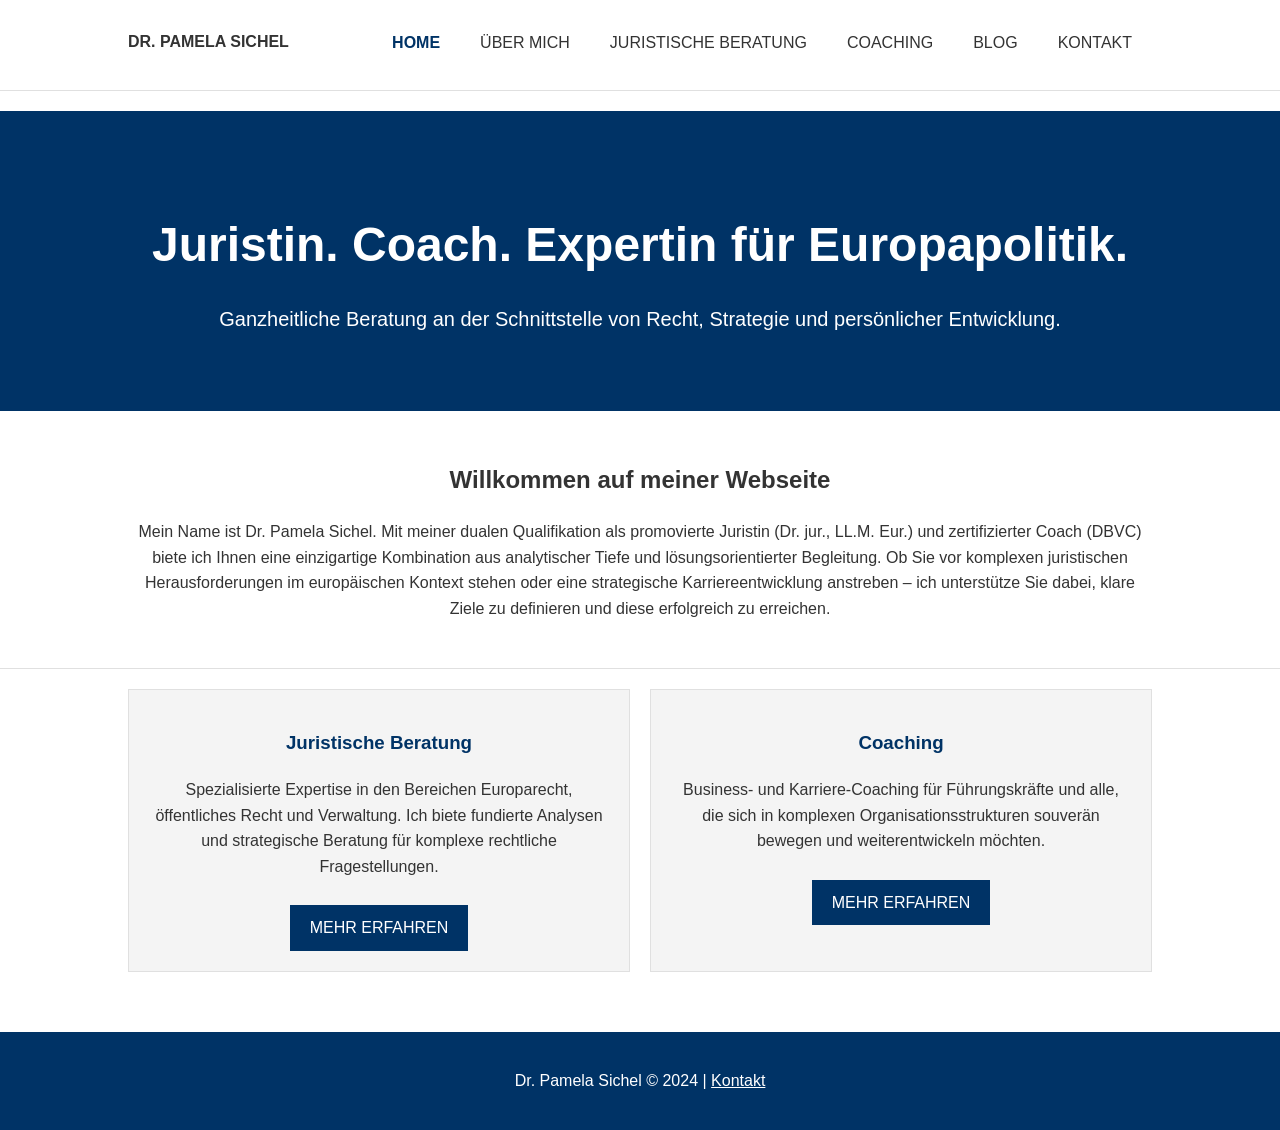
==== index.html @ 71697a95 "Erstellt eine vollständige statische Webseite mit HTML und CSS für Dr. Pamela Sichel, basierend auf " ====
<!DOCTYPE html>
<html lang="de">
<head>
    <meta charset="UTF-8">
    <meta name="viewport" content="width=device-width, initial-scale=1.0">
    <title>Dr. Pamela Sichel | Juristin & Coach</title>
    <link rel="stylesheet" href="style.css">
</head>
<body>
    <header>
        <div class="container">
            <div id="branding">
                <h1><a href="index.html">Dr. Pamela Sichel</a></h1>
            </div>
            <nav>
                <ul>
                    <li class="current"><a href="index.html">Home</a></li>
                    <li><a href="ueber-mich.html">Über mich</a></li>
                    <li><a href="juristische-beratung.html">Juristische Beratung</a></li>
                    <li><a href="coaching.html">Coaching</a></li>
                    <li><a href="blog.html">Blog</a></li>
                    <li><a href="kontakt.html">Kontakt</a></li>
                </ul>
            </nav>
        </div>
    </header>
    <main>
        <section id="hero">
            <div class="container">
                <h1>Juristin. Coach. Expertin für Europapolitik.</h1>
                <p>Ganzheitliche Beratung an der Schnittstelle von Recht, Strategie und persönlicher Entwicklung.</p>
            </div>
        </section>

        <section id="intro">
            <div class="container">
                <h2>Willkommen auf meiner Webseite</h2>
                <p>
                    Mein Name ist Dr. Pamela Sichel. Mit meiner dualen Qualifikation als promovierte Juristin (Dr. jur., LL.M. Eur.) und zertifizierter Coach (DBVC) biete ich Ihnen eine einzigartige Kombination aus analytischer Tiefe und lösungsorientierter Begleitung. Ob Sie vor komplexen juristischen Herausforderungen im europäischen Kontext stehen oder eine strategische Karriereentwicklung anstreben – ich unterstütze Sie dabei, klare Ziele zu definieren und diese erfolgreich zu erreichen.
                </p>
            </div>
        </section>

        <section id="services">
            <div class="container">
                <div class="box">
                    <h3>Juristische Beratung</h3>
                    <p>Spezialisierte Expertise in den Bereichen Europarecht, öffentliches Recht und Verwaltung. Ich biete fundierte Analysen und strategische Beratung für komplexe rechtliche Fragestellungen.</p>
                    <a href="juristische-beratung.html" class="button">Mehr erfahren</a>
                </div>
                <div class="box">
                    <h3>Coaching</h3>
                    <p>Business- und Karriere-Coaching für Führungskräfte und alle, die sich in komplexen Organisationsstrukturen souverän bewegen und weiterentwickeln möchten.</p>
                    <a href="coaching.html" class="button">Mehr erfahren</a>
                </div>
            </div>
        </section>
    </main>

    <footer>
        <p>Dr. Pamela Sichel &copy; 2024 | <a href="kontakt.html">Kontakt</a></p>
    </footer>
</body>
</html>
---- style.css ----
/* General Body Styles */
body {
    font-family: 'Segoe UI', Tahoma, Geneva, Verdana, sans-serif;
    line-height: 1.6;
    margin: 0;
    padding: 0;
    background: #ffffff;
    color: #333;
}

.container {
    width: 80%;
    margin: auto;
    overflow: hidden;
}

ul {
    margin: 0;
    padding: 0;
}

/* Header */
header {
    background: #ffffff;
    color: #333;
    padding-top: 20px;
    min-height: 70px;
    border-bottom: 1px solid #e0e0e0;
}

header a {
    color: #333;
    text-decoration: none;
    text-transform: uppercase;
    font-size: 16px;
}

header li {
    float: left;
    display: inline;
    padding: 0 20px 0 20px;
}

header #branding {
    float: left;
}

header #branding h1 {
    margin: 0;
    font-size: 24px;
}

header nav {
    float: right;
    margin-top: 10px;
}

header .current a {
    color: #003366;
    font-weight: bold;
}

header a:hover {
    color: #003366;
    font-weight: bold;
}


/* Main Content */
main {
    padding: 20px 0;
}

.page-title {
    color: #003366;
    border-bottom: 2px solid #003366;
    padding-bottom: 10px;
    margin-bottom: 20px;
}

/* Hero Section */
#hero {
    min-height: 300px;
    background: #003366;
    color: #ffffff;
    text-align: center;
    display: flex;
    align-items: center;
    justify-content: center;
}

#hero h1 {
    font-size: 48px;
    margin-bottom: 10px;
}

#hero p {
    font-size: 20px;
}

/* Intro Section */
#intro {
    padding: 30px 0;
    text-align: center;
    border-bottom: 1px solid #e0e0e0;
}

/* Services Section */
#services {
    padding: 20px 0;
    overflow: hidden; /* Clear floats */
}

#services .container {
    display: flex;
    justify-content: space-between;
    gap: 20px;
}

#services .box {
    flex: 1;
    background: #f4f4f4;
    padding: 20px;
    border: 1px solid #e0e0e0;
    text-align: center;
}

#services .box h3 {
    color: #003366;
}

/* Button */
.button {
    display: inline-block;
    background: #003366;
    color: #ffffff;
    padding: 10px 20px;
    text-decoration: none;
    border: none;
    margin-top: 10px;
    text-transform: uppercase;
}

.button:hover {
    background: #004080;
    color: #ffffff;
}


/* Footer */
footer {
    padding: 20px;
    margin-top: 20px;
    color: #ffffff;
    background-color: #003366;
    text-align: center;
}

footer a {
    color: #ffffff;
}

/* About Page Layout */
.about-content {
    overflow: hidden; /* Clear floats */
    display: flex;
    gap: 30px;
}

.main-col {
    flex: 3; /* Takes 3/4 of the space */
}

.sidebar {
    flex: 1; /* Takes 1/4 of the space */
    background: #f4f4f4;
    padding: 20px;
}

.sidebar .profile-image img {
    width: 100%;
    height: auto;
}

.sidebar ul {
    list-style: none;
    padding-left: 0;
}

.sidebar li {
    padding-bottom: 10px;
    border-bottom: 1px dotted #ccc;
    margin-bottom: 10px;
}


/* Service List (used on subpages) */
.service-item {
    background: #ffffff;
    border-bottom: 2px solid #f0f0f0;
    padding: 20px;
    margin-bottom: 20px;
}

.service-item h3 {
    color: #003366;
    margin-top: 0;
}


/* Blog Post Layout */
.blog-post {
    border-bottom: 1px solid #e0e0e0;
    padding-bottom: 20px;
    margin-bottom: 20px;
}

.blog-post h3 {
    color: #003366;
    margin-bottom: 5px;
}

.blog-post .post-meta {
    font-size: 14px;
    color: #666;
    margin-bottom: 10px;
}

.blog-post a {
    text-decoration: none;
    color: #003366;
    font-weight: bold;
}


/* Contact Page */
.contact-content {
    display: flex;
    gap: 30px;
}

.contact-info {
    flex: 1;
}

.contact-info ul {
    list-style: none;
}

.contact-info li {
    margin-bottom: 20px;
}

.contact-form {
    flex: 2;
}

.form-group {
    margin-bottom: 15px;
}

.form-group label {
    display: block;
    margin-bottom: 5px;
}

.form-group input,
.form-group textarea {
    width: 100%;
    padding: 10px;
    border: 1px solid #ddd;
    border-radius: 5px;
}


/* Media Queries for basic responsiveness */
@media(max-width: 768px){
    .contact-content,
    .about-content {
        flex-direction: column;
    }

    header #branding,
    header nav,
    header nav li {
        float: none;
        text-align: center;
        width: 100%;
    }

    header {
        padding-bottom: 20px;
    }

    #hero h1 {
        font-size: 36px;
    }

    #services .container {
        flex-direction: column;
    }

    .container {
        width: 95%;
    }
}
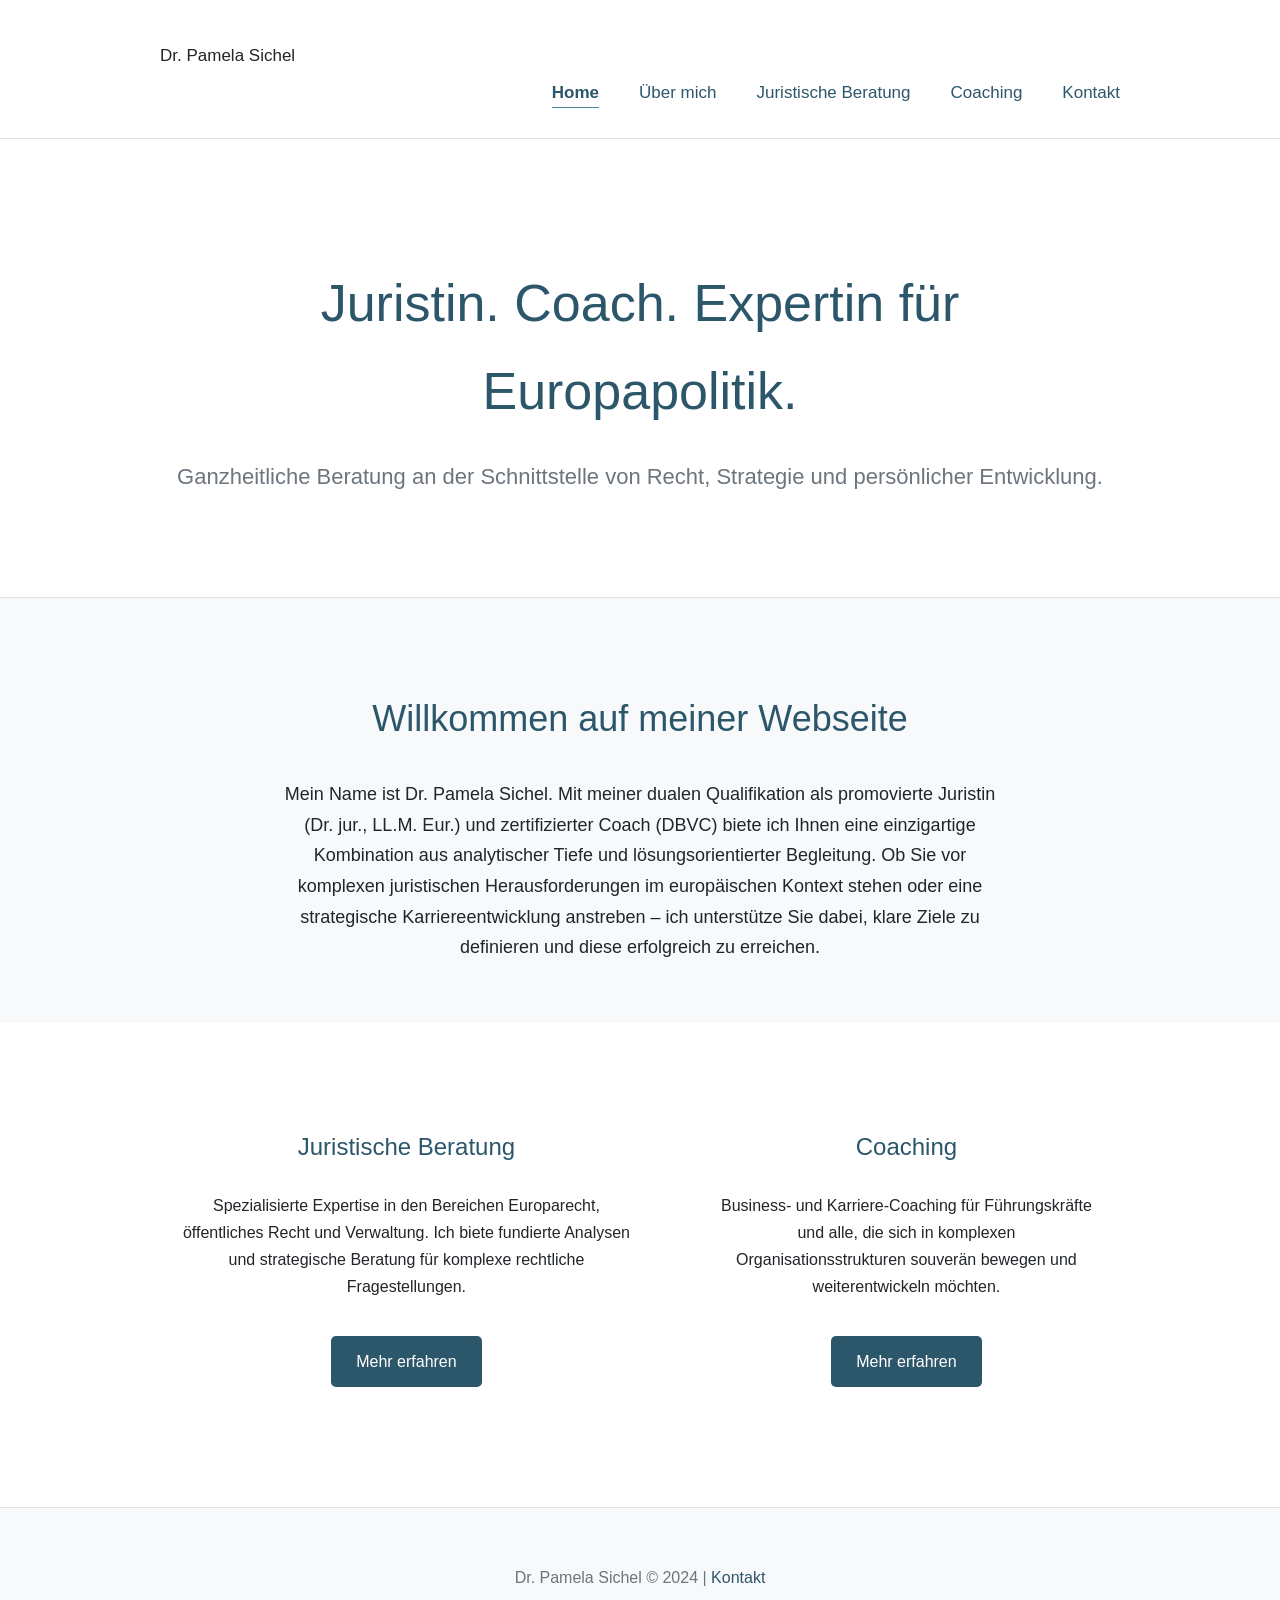
==== commit 5d567bf4: "Aktualisiert die Webseite basierend auf User-Feedback. Diese Änderungen umfassen: - Eine komplette Ü" ====
--- a/index.html
+++ b/index.html
@@ -18,7 +18,6 @@
                     <li><a href="ueber-mich.html">Über mich</a></li>
                     <li><a href="juristische-beratung.html">Juristische Beratung</a></li>
                     <li><a href="coaching.html">Coaching</a></li>
-                    <li><a href="blog.html">Blog</a></li>
                     <li><a href="kontakt.html">Kontakt</a></li>
                 </ul>
             </nav>
--- a/style.css
+++ b/style.css
@@ -1,306 +1,274 @@
-/* General Body Styles */
+/* --- Elegant & Modern Redesign --- */
+
+/* 1. General & Typography */
 body {
-    font-family: 'Segoe UI', Tahoma, Geneva, Verdana, sans-serif;
-    line-height: 1.6;
+    font-family: -apple-system, BlinkMacSystemFont, "Segoe UI", Roboto, "Helvetica Neue", Arial, sans-serif;
+    line-height: 1.7;
     margin: 0;
     padding: 0;
-    background: #ffffff;
-    color: #333;
+    background: #F8F9FA; /* Light grey background */
+    color: #212529; /* Dark grey text */
 }
 
 .container {
-    width: 80%;
+    max-width: 960px; /* Constrain width for better readability */
+    width: 90%;
     margin: auto;
     overflow: hidden;
+}
+
+h1, h2, h3 {
+    font-weight: 400; /* Lighter font weight */
+    color: #2C576A; /* Muted dark teal */
+}
+
+a {
+    color: #2C576A;
+    text-decoration: none;
+}
+
+a:hover {
+    color: #4E8098; /* Lighter teal for hover */
 }
 
 ul {
     margin: 0;
     padding: 0;
-}
-
-/* Header */
+    list-style: none;
+}
+
+/* 2. Header & Navigation */
 header {
     background: #ffffff;
-    color: #333;
-    padding-top: 20px;
-    min-height: 70px;
-    border-bottom: 1px solid #e0e0e0;
-}
-
-header a {
-    color: #333;
-    text-decoration: none;
-    text-transform: uppercase;
-    font-size: 16px;
+    padding: 30px 0;
+    border-bottom: 1px solid #dee2e6;
+    min-height: auto;
+}
+
+header #branding h1 {
+    margin: 0;
+    font-size: 26px;
+    font-weight: 500;
+}
+
+header #branding h1 a {
+    color: #212529;
+}
+
+header nav {
+    float: right;
+    margin-top: 5px;
 }
 
 header li {
     float: left;
     display: inline;
-    padding: 0 20px 0 20px;
-}
-
-header #branding {
-    float: left;
-}
-
-header #branding h1 {
-    margin: 0;
-    font-size: 24px;
-}
-
-header nav {
-    float: right;
-    margin-top: 10px;
+    padding: 0 0 0 40px;
+}
+
+header a {
+    text-transform: none;
+    font-size: 17px;
 }
 
 header .current a {
-    color: #003366;
-    font-weight: bold;
-}
-
-header a:hover {
-    color: #003366;
-    font-weight: bold;
-}
-
-
-/* Main Content */
-main {
-    padding: 20px 0;
-}
-
-.page-title {
-    color: #003366;
-    border-bottom: 2px solid #003366;
-    padding-bottom: 10px;
-    margin-bottom: 20px;
-}
-
-/* Hero Section */
+    color: #2C576A;
+    font-weight: 600;
+    border-bottom: 2px solid #4E8098;
+    padding-bottom: 5px;
+}
+
+/* 3. Homepage Sections */
 #hero {
-    min-height: 300px;
-    background: #003366;
-    color: #ffffff;
-    text-align: center;
-    display: flex;
-    align-items: center;
-    justify-content: center;
+    background: #ffffff;
+    text-align: center;
+    padding: 80px 0;
+    border-bottom: 1px solid #dee2e6;
 }
 
 #hero h1 {
-    font-size: 48px;
-    margin-bottom: 10px;
+    font-size: 52px;
+    font-weight: 300;
+    margin: 0 0 20px 0;
 }
 
 #hero p {
-    font-size: 20px;
-}
-
-/* Intro Section */
+    font-size: 22px;
+    color: #6c757d; /* Muted grey for subtitle */
+}
+
 #intro {
-    padding: 30px 0;
-    text-align: center;
-    border-bottom: 1px solid #e0e0e0;
-}
-
-/* Services Section */
+    padding: 60px 0;
+    text-align: center;
+    background: #F8F9FA;
+}
+
+#intro h2 {
+    font-size: 36px;
+}
+
+#intro p {
+    max-width: 720px;
+    margin: 20px auto 0 auto;
+    font-size: 18px;
+}
+
 #services {
-    padding: 20px 0;
-    overflow: hidden; /* Clear floats */
+    padding: 60px 0;
+    background: #ffffff;
 }
 
 #services .container {
     display: flex;
     justify-content: space-between;
-    gap: 20px;
+    gap: 40px;
 }
 
 #services .box {
+    text-align: center;
+    padding: 20px;
+    transition: transform 0.3s ease, box-shadow 0.3s ease;
+}
+
+#services .box:hover {
+    transform: translateY(-5px);
+    box-shadow: 0 10px 20px rgba(0,0,0,0.05);
+}
+
+#services .box h3 {
+    font-size: 24px;
+}
+
+/* 4. Subpage Content */
+main {
+    background: #ffffff;
+    padding: 40px 0;
+}
+
+.page-title {
+    font-size: 42px;
+    font-weight: 300;
+    text-align: center;
+    margin-bottom: 40px;
+    padding-bottom: 20px;
+    border-bottom: 1px solid #dee2e6;
+}
+
+.about-content {
+    display: flex;
+    gap: 40px;
+    align-items: flex-start;
+}
+
+.main-col {
+    flex: 2;
+}
+
+.sidebar {
     flex: 1;
-    background: #f4f4f4;
-    padding: 20px;
-    border: 1px solid #e0e0e0;
-    text-align: center;
-}
-
-#services .box h3 {
-    color: #003366;
-}
-
-/* Button */
+    background: #F8F9FA;
+    padding: 30px;
+    border-radius: 5px;
+}
+
+.sidebar .profile-image img {
+    width: 100%;
+    border-radius: 5px;
+}
+
+.sidebar h3 {
+    margin-top: 20px;
+    border-top: 1px solid #dee2e6;
+    padding-top: 20px;
+}
+
+.service-item, .blog-post {
+    border-bottom: 1px solid #dee2e6;
+    padding: 30px 0;
+}
+.service-item:last-child, .blog-post:last-child {
+    border-bottom: none;
+}
+
+/* 5. Forms & Buttons */
 .button {
     display: inline-block;
-    background: #003366;
+    background: #2C576A;
     color: #ffffff;
-    padding: 10px 20px;
+    padding: 12px 25px;
     text-decoration: none;
     border: none;
-    margin-top: 10px;
-    text-transform: uppercase;
+    margin-top: 20px;
+    border-radius: 5px;
+    transition: background-color 0.3s ease;
 }
 
 .button:hover {
-    background: #004080;
+    background: #4E8098;
     color: #ffffff;
 }
 
-
-/* Footer */
+.contact-content-centered {
+    max-width: 680px;
+    margin: 0 auto;
+    text-align: center;
+    padding: 40px 0;
+}
+
+.contact-content-centered h3 {
+    font-size: 28px;
+}
+
+.contact-details {
+    list-style: none;
+    padding: 0;
+    margin-top: 30px;
+    font-size: 18px;
+}
+
+.contact-details li {
+    margin-bottom: 15px;
+}
+
+/* 6. Footer */
 footer {
-    padding: 20px;
-    margin-top: 20px;
-    color: #ffffff;
-    background-color: #003366;
-    text-align: center;
+    padding: 40px 0;
+    margin-top: 0;
+    color: #6c757d;
+    background-color: #F8F9FA;
+    text-align: center;
+    border-top: 1px solid #dee2e6;
 }
 
 footer a {
-    color: #ffffff;
-}
-
-/* About Page Layout */
-.about-content {
-    overflow: hidden; /* Clear floats */
-    display: flex;
-    gap: 30px;
-}
-
-.main-col {
-    flex: 3; /* Takes 3/4 of the space */
-}
-
-.sidebar {
-    flex: 1; /* Takes 1/4 of the space */
-    background: #f4f4f4;
-    padding: 20px;
-}
-
-.sidebar .profile-image img {
-    width: 100%;
-    height: auto;
-}
-
-.sidebar ul {
-    list-style: none;
-    padding-left: 0;
-}
-
-.sidebar li {
-    padding-bottom: 10px;
-    border-bottom: 1px dotted #ccc;
-    margin-bottom: 10px;
-}
-
-
-/* Service List (used on subpages) */
-.service-item {
-    background: #ffffff;
-    border-bottom: 2px solid #f0f0f0;
-    padding: 20px;
-    margin-bottom: 20px;
-}
-
-.service-item h3 {
-    color: #003366;
-    margin-top: 0;
-}
-
-
-/* Blog Post Layout */
-.blog-post {
-    border-bottom: 1px solid #e0e0e0;
-    padding-bottom: 20px;
-    margin-bottom: 20px;
-}
-
-.blog-post h3 {
-    color: #003366;
-    margin-bottom: 5px;
-}
-
-.blog-post .post-meta {
-    font-size: 14px;
-    color: #666;
-    margin-bottom: 10px;
-}
-
-.blog-post a {
-    text-decoration: none;
-    color: #003366;
-    font-weight: bold;
-}
-
-
-/* Contact Page */
-.contact-content {
-    display: flex;
-    gap: 30px;
-}
-
-.contact-info {
-    flex: 1;
-}
-
-.contact-info ul {
-    list-style: none;
-}
-
-.contact-info li {
-    margin-bottom: 20px;
-}
-
-.contact-form {
-    flex: 2;
-}
-
-.form-group {
-    margin-bottom: 15px;
-}
-
-.form-group label {
-    display: block;
-    margin-bottom: 5px;
-}
-
-.form-group input,
-.form-group textarea {
-    width: 100%;
-    padding: 10px;
-    border: 1px solid #ddd;
-    border-radius: 5px;
-}
-
-
-/* Media Queries for basic responsiveness */
+    color: #2C576A;
+    font-weight: 500;
+}
+
+/* 7. Media Queries */
 @media(max-width: 768px){
-    .contact-content,
-    .about-content {
-        flex-direction: column;
-    }
-
+    header {
+        text-align: center;
+    }
     header #branding,
     header nav,
     header nav li {
         float: none;
         text-align: center;
         width: 100%;
-    }
-
-    header {
-        padding-bottom: 20px;
-    }
-
-    #hero h1 {
-        font-size: 36px;
-    }
-
-    #services .container {
+        padding: 10px 0;
+    }
+    header #branding {
+        margin-bottom: 20px;
+    }
+
+    #hero h1 { font-size: 38px; }
+    #hero p { font-size: 18px; }
+    #intro h2 { font-size: 28px; }
+
+    #services .container,
+    .about-content,
+    .contact-content {
         flex-direction: column;
     }
-
-    .container {
-        width: 95%;
-    }
-}
+}
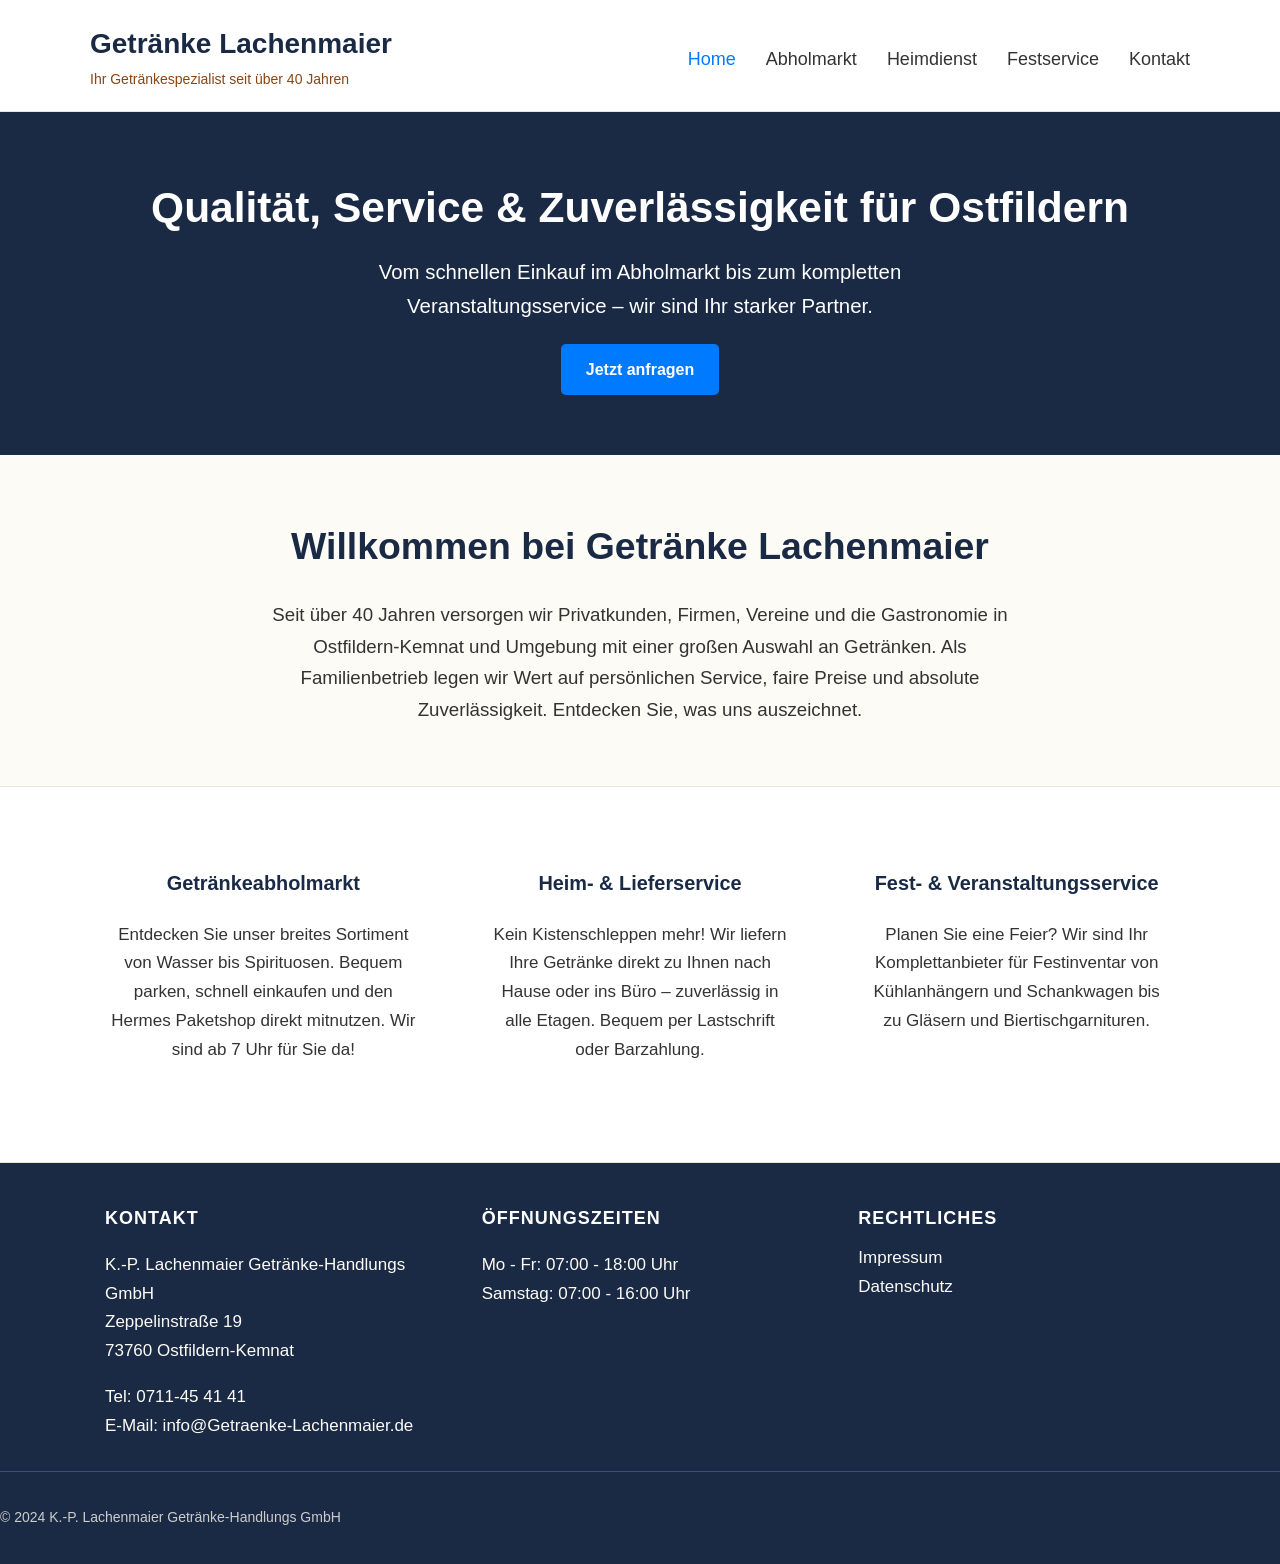
==== commit f315fcba: "feat: Create new website for Getränke Lachenmaier This change builds a new, modern, and mobile-first" ====
--- a/index.html
+++ b/index.html
@@ -3,61 +3,100 @@
 <head>
     <meta charset="UTF-8">
     <meta name="viewport" content="width=device-width, initial-scale=1.0">
-    <title>Dr. Pamela Sichel | Juristin & Coach</title>
+    <title>Getränke Lachenmaier - Ihr Getränkespezialist in Ostfildern</title>
+    <meta name="description" content="Getränke Lachenmaier in Ostfildern-Kemnat: Ihr zuverlässiger Partner für Getränke, Heimdienst, Festservice und Hermes Paketshop. Seit über 40 Jahren Qualität und Service.">
+    <meta name="keywords" content="Getränkemarkt Ostfildern, Getränke Lieferservice Stuttgart, Heimdienst Ostfildern, Festservice, Veranstaltungsservice, Hermes Paketshop Kemnat">
     <link rel="stylesheet" href="style.css">
 </head>
 <body>
-    <header>
+
+    <header class="header">
         <div class="container">
-            <div id="branding">
-                <h1><a href="index.html">Dr. Pamela Sichel</a></h1>
+            <div class="logo">
+                <a href="index.html">Getränke Lachenmaier</a>
+                <span class="tagline">Ihr Getränkespezialist seit über 40 Jahren</span>
             </div>
-            <nav>
+            <nav class="nav">
                 <ul>
-                    <li class="current"><a href="index.html">Home</a></li>
-                    <li><a href="ueber-mich.html">Über mich</a></li>
-                    <li><a href="juristische-beratung.html">Juristische Beratung</a></li>
-                    <li><a href="coaching.html">Coaching</a></li>
+                    <li><a href="index.html" class="current">Home</a></li>
+                    <li><a href="abholmarkt.html">Abholmarkt</a></li>
+                    <li><a href="heimdienst.html">Heimdienst</a></li>
+                    <li><a href="festservice.html">Festservice</a></li>
                     <li><a href="kontakt.html">Kontakt</a></li>
                 </ul>
             </nav>
         </div>
     </header>
+
     <main>
         <section id="hero">
             <div class="container">
-                <h1>Juristin. Coach. Expertin für Europapolitik.</h1>
-                <p>Ganzheitliche Beratung an der Schnittstelle von Recht, Strategie und persönlicher Entwicklung.</p>
+                <h1>Qualität, Service &amp; Zuverlässigkeit für Ostfildern</h1>
+                <p>Vom schnellen Einkauf im Abholmarkt bis zum kompletten Veranstaltungsservice – wir sind Ihr starker Partner.</p>
+                <a href="kontakt.html" class="button">Jetzt anfragen</a>
             </div>
         </section>
 
         <section id="intro">
             <div class="container">
-                <h2>Willkommen auf meiner Webseite</h2>
+                <h2>Willkommen bei Getränke Lachenmaier</h2>
                 <p>
-                    Mein Name ist Dr. Pamela Sichel. Mit meiner dualen Qualifikation als promovierte Juristin (Dr. jur., LL.M. Eur.) und zertifizierter Coach (DBVC) biete ich Ihnen eine einzigartige Kombination aus analytischer Tiefe und lösungsorientierter Begleitung. Ob Sie vor komplexen juristischen Herausforderungen im europäischen Kontext stehen oder eine strategische Karriereentwicklung anstreben – ich unterstütze Sie dabei, klare Ziele zu definieren und diese erfolgreich zu erreichen.
+                    Seit über 40 Jahren versorgen wir Privatkunden, Firmen, Vereine und die Gastronomie in Ostfildern-Kemnat und Umgebung mit einer großen Auswahl an Getränken. Als Familienbetrieb legen wir Wert auf persönlichen Service, faire Preise und absolute Zuverlässigkeit. Entdecken Sie, was uns auszeichnet.
                 </p>
             </div>
         </section>
 
         <section id="services">
             <div class="container">
-                <div class="box">
-                    <h3>Juristische Beratung</h3>
-                    <p>Spezialisierte Expertise in den Bereichen Europarecht, öffentliches Recht und Verwaltung. Ich biete fundierte Analysen und strategische Beratung für komplexe rechtliche Fragestellungen.</p>
-                    <a href="juristische-beratung.html" class="button">Mehr erfahren</a>
+                <div class="service-box">
+                    <h3><a href="abholmarkt.html">Getränkeabholmarkt</a></h3>
+                    <p>Entdecken Sie unser breites Sortiment von Wasser bis Spirituosen. Bequem parken, schnell einkaufen und den Hermes Paketshop direkt mitnutzen. Wir sind ab 7 Uhr für Sie da!</p>
                 </div>
-                <div class="box">
-                    <h3>Coaching</h3>
-                    <p>Business- und Karriere-Coaching für Führungskräfte und alle, die sich in komplexen Organisationsstrukturen souverän bewegen und weiterentwickeln möchten.</p>
-                    <a href="coaching.html" class="button">Mehr erfahren</a>
+                <div class="service-box">
+                    <h3><a href="heimdienst.html">Heim- & Lieferservice</a></h3>
+                    <p>Kein Kistenschleppen mehr! Wir liefern Ihre Getränke direkt zu Ihnen nach Hause oder ins Büro – zuverlässig in alle Etagen. Bequem per Lastschrift oder Barzahlung.</p>
+                </div>
+                <div class="service-box">
+                    <h3><a href="festservice.html">Fest- & Veranstaltungsservice</a></h3>
+                    <p>Planen Sie eine Feier? Wir sind Ihr Komplettanbieter für Festinventar von Kühlanhängern und Schankwagen bis zu Gläsern und Biertischgarnituren.</p>
                 </div>
             </div>
         </section>
     </main>
 
-    <footer>
-        <p>Dr. Pamela Sichel &copy; 2024 | <a href="kontakt.html">Kontakt</a></p>
+    <footer class="footer">
+        <div class="container">
+            <div class="footer-col">
+                <h4>Kontakt</h4>
+                <p>
+                    K.-P. Lachenmaier Getränke-Handlungs GmbH<br>
+                    Zeppelinstraße 19<br>
+                    73760 Ostfildern-Kemnat
+                </p>
+                <p>
+                    Tel: 0711-45 41 41<br>
+                    E-Mail: info@Getraenke-Lachenmaier.de
+                </p>
+            </div>
+            <div class="footer-col">
+                <h4>Öffnungszeiten</h4>
+                <p>
+                    Mo - Fr: 07:00 - 18:00 Uhr<br>
+                    Samstag: 07:00 - 16:00 Uhr
+                </p>
+            </div>
+            <div class="footer-col">
+                <h4>Rechtliches</h4>
+                <ul>
+                    <li><a href="impressum.html">Impressum</a></li>
+                    <li><a href="datenschutz.html">Datenschutz</a></li>
+                </ul>
+            </div>
+        </div>
+        <div class="copyright">
+            <p>&copy; 2024 K.-P. Lachenmaier Getränke-Handlungs GmbH</p>
+        </div>
     </footer>
+
 </body>
 </html>
--- a/style.css
+++ b/style.css
@@ -1,34 +1,47 @@
-/* --- Elegant & Modern Redesign --- */
-
-/* 1. General & Typography */
+/* --- Lachenmaier Website CSS - Modern & Clean --- */
+
+/* 1. CSS Variables & Global Styles */
+:root {
+    --primary-dark: #1A2A45; /* Deep Navy for footer/header elements */
+    --primary-text: #333333; /* Dark Grey for body copy */
+    --accent-warm: #8B4513;   /* SaddleBrown as a "Mocha Mousse" for tradition */
+    --accent-action: #007BFF; /* A vibrant blue for buttons and links */
+    --background-light: #FDFBF5; /* Warm Cream Background */
+    --white: #ffffff;
+    --border-color: #e8e5db;
+}
+
 body {
-    font-family: -apple-system, BlinkMacSystemFont, "Segoe UI", Roboto, "Helvetica Neue", Arial, sans-serif;
+    font-family: -apple-system, BlinkMacSystemFont, "Segoe UI", Roboto, Helvetica, Arial, sans-serif, "Apple Color Emoji", "Segoe UI Emoji", "Segoe UI Symbol";
     line-height: 1.7;
     margin: 0;
     padding: 0;
-    background: #F8F9FA; /* Light grey background */
-    color: #212529; /* Dark grey text */
+    background: var(--background-light);
+    color: var(--primary-text);
+    font-size: 16px;
 }
 
 .container {
-    max-width: 960px; /* Constrain width for better readability */
+    max-width: 1100px;
     width: 90%;
     margin: auto;
     overflow: hidden;
 }
 
-h1, h2, h3 {
-    font-weight: 400; /* Lighter font weight */
-    color: #2C576A; /* Muted dark teal */
+h1, h2, h3, h4 {
+    font-weight: 700; /* Bold Typography */
+    color: var(--primary-dark);
+    margin-top: 0;
 }
 
 a {
-    color: #2C576A;
+    color: var(--accent-action);
     text-decoration: none;
+    transition: color 0.3s ease;
 }
 
 a:hover {
-    color: #4E8098; /* Lighter teal for hover */
+    color: var(--primary-dark);
 }
 
 ul {
@@ -38,237 +51,215 @@
 }
 
 /* 2. Header & Navigation */
-header {
-    background: #ffffff;
-    padding: 30px 0;
-    border-bottom: 1px solid #dee2e6;
-    min-height: auto;
-}
-
-header #branding h1 {
-    margin: 0;
-    font-size: 26px;
+.header {
+    background: var(--white);
+    padding: 20px 0;
+    border-bottom: 1px solid var(--border-color);
+    box-shadow: 0 2px 5px rgba(0,0,0,0.05);
+}
+
+.header .container {
+    display: flex;
+    flex-direction: column;
+    align-items: center;
+    text-align: center;
+}
+
+.logo a {
+    font-size: 28px;
+    font-weight: 700;
+    color: var(--primary-dark);
+}
+
+.logo .tagline {
+    font-size: 14px;
+    color: var(--accent-warm);
+    display: block;
+}
+
+.nav {
+    margin-top: 15px;
+}
+
+.nav ul {
+    display: flex;
+    flex-wrap: wrap;
+    justify-content: center;
+}
+
+.nav li {
+    padding: 5px 10px;
+}
+
+.nav a {
+    font-size: 18px;
+    color: var(--primary-text);
     font-weight: 500;
 }
 
-header #branding h1 a {
-    color: #212529;
-}
-
-header nav {
-    float: right;
-    margin-top: 5px;
-}
-
-header li {
-    float: left;
-    display: inline;
-    padding: 0 0 0 40px;
-}
-
-header a {
-    text-transform: none;
-    font-size: 17px;
-}
-
-header .current a {
-    color: #2C576A;
-    font-weight: 600;
-    border-bottom: 2px solid #4E8098;
-    padding-bottom: 5px;
-}
-
-/* 3. Homepage Sections */
-#hero {
-    background: #ffffff;
-    text-align: center;
-    padding: 80px 0;
-    border-bottom: 1px solid #dee2e6;
-}
-
-#hero h1 {
-    font-size: 52px;
-    font-weight: 300;
-    margin: 0 0 20px 0;
-}
-
-#hero p {
-    font-size: 22px;
-    color: #6c757d; /* Muted grey for subtitle */
-}
-
-#intro {
+.nav a.current, .nav a:hover {
+    color: var(--accent-action);
+}
+
+
+/* 3. Main Content Sections */
+main section {
     padding: 60px 0;
     text-align: center;
-    background: #F8F9FA;
-}
-
-#intro h2 {
-    font-size: 36px;
-}
-
-#intro p {
-    max-width: 720px;
-    margin: 20px auto 0 auto;
-    font-size: 18px;
-}
-
-#services {
-    padding: 60px 0;
-    background: #ffffff;
-}
-
-#services .container {
-    display: flex;
-    justify-content: space-between;
-    gap: 40px;
-}
-
-#services .box {
-    text-align: center;
-    padding: 20px;
-    transition: transform 0.3s ease, box-shadow 0.3s ease;
-}
-
-#services .box:hover {
-    transform: translateY(-5px);
-    box-shadow: 0 10px 20px rgba(0,0,0,0.05);
-}
-
-#services .box h3 {
-    font-size: 24px;
-}
-
-/* 4. Subpage Content */
-main {
-    background: #ffffff;
-    padding: 40px 0;
-}
-
-.page-title {
-    font-size: 42px;
-    font-weight: 300;
-    text-align: center;
-    margin-bottom: 40px;
-    padding-bottom: 20px;
-    border-bottom: 1px solid #dee2e6;
-}
-
-.about-content {
-    display: flex;
-    gap: 40px;
-    align-items: flex-start;
-}
-
-.main-col {
-    flex: 2;
-}
-
-.sidebar {
-    flex: 1;
-    background: #F8F9FA;
-    padding: 30px;
-    border-radius: 5px;
-}
-
-.sidebar .profile-image img {
-    width: 100%;
-    border-radius: 5px;
-}
-
-.sidebar h3 {
-    margin-top: 20px;
-    border-top: 1px solid #dee2e6;
-    padding-top: 20px;
-}
-
-.service-item, .blog-post {
-    border-bottom: 1px solid #dee2e6;
-    padding: 30px 0;
-}
-.service-item:last-child, .blog-post:last-child {
-    border-bottom: none;
-}
-
-/* 5. Forms & Buttons */
+}
+
+#hero {
+    background: var(--primary-dark);
+    color: var(--white);
+}
+
+#hero h1 {
+    font-size: 2.5em;
+    color: var(--white);
+    margin-bottom: 10px;
+}
+
+#hero p {
+    font-size: 1.2em;
+    max-width: 600px;
+    margin: 0 auto 20px auto;
+}
+
 .button {
     display: inline-block;
-    background: #2C576A;
-    color: #ffffff;
+    background: var(--accent-action);
+    color: var(--white);
     padding: 12px 25px;
-    text-decoration: none;
-    border: none;
+    border-radius: 5px;
+    font-size: 16px;
+    font-weight: 700;
+    transition: background-color 0.3s ease, transform 0.2s ease;
+}
+
+.button:hover {
+    background: #0056b3; /* Darker blue */
+    color: var(--white);
+    transform: translateY(-2px);
+}
+
+#intro {
+    background: var(--background-light);
+}
+
+#intro h2 {
+    font-size: 2.2em;
+    margin-bottom: 20px;
+}
+
+#intro p {
+    max-width: 750px;
+    margin: 0 auto;
+    font-size: 1.1em;
+}
+
+#services {
+    background: var(--white);
+    border-top: 1px solid var(--border-color);
+    border-bottom: 1px solid var(--border-color);
+}
+
+.service-box {
     margin-top: 20px;
-    border-radius: 5px;
-    transition: background-color 0.3s ease;
-}
-
-.button:hover {
-    background: #4E8098;
-    color: #ffffff;
-}
-
-.contact-content-centered {
-    max-width: 680px;
-    margin: 0 auto;
+    padding: 20px;
+}
+
+.service-box h3 a {
+    color: var(--primary-dark);
+}
+
+/* 4. Footer */
+.footer {
+    background: var(--primary-dark);
+    color: var(--background-light);
+    padding: 40px 0 20px 0;
     text-align: center;
-    padding: 40px 0;
-}
-
-.contact-content-centered h3 {
-    font-size: 28px;
-}
-
-.contact-details {
-    list-style: none;
-    padding: 0;
+}
+
+.footer .container {
+    display: flex;
+    flex-direction: column;
+    gap: 30px;
+}
+
+.footer-col h4 {
+    color: var(--white);
+    font-size: 18px;
+    margin-bottom: 10px;
+    text-transform: uppercase;
+    letter-spacing: 1px;
+}
+
+.footer-col p, .footer-col ul {
+    margin-bottom: 0;
+}
+
+.footer-col a {
+    color: var(--background-light);
+}
+
+.footer-col a:hover {
+    color: var(--accent-action);
+}
+
+.copyright {
     margin-top: 30px;
-    font-size: 18px;
-}
-
-.contact-details li {
-    margin-bottom: 15px;
-}
-
-/* 6. Footer */
-footer {
-    padding: 40px 0;
-    margin-top: 0;
-    color: #6c757d;
-    background-color: #F8F9FA;
-    text-align: center;
-    border-top: 1px solid #dee2e6;
-}
-
-footer a {
-    color: #2C576A;
-    font-weight: 500;
-}
-
-/* 7. Media Queries */
-@media(max-width: 768px){
-    header {
-        text-align: center;
-    }
-    header #branding,
-    header nav,
-    header nav li {
-        float: none;
-        text-align: center;
-        width: 100%;
-        padding: 10px 0;
-    }
-    header #branding {
-        margin-bottom: 20px;
-    }
-
-    #hero h1 { font-size: 38px; }
-    #hero p { font-size: 18px; }
-    #intro h2 { font-size: 28px; }
-
-    #services .container,
-    .about-content,
-    .contact-content {
-        flex-direction: column;
-    }
-}
+    padding-top: 20px;
+    border-top: 1px solid #3c506e; /* Slightly lighter border */
+    font-size: 14px;
+    color: #ccc;
+}
+
+
+/* 5. Media Queries for Responsiveness */
+@media(min-width: 768px) {
+    body {
+        font-size: 17px;
+    }
+
+    /* Header */
+    .header .container {
+        flex-direction: row;
+        justify-content: space-between;
+        text-align: left;
+    }
+
+    .nav {
+        margin-top: 8px; /* Align with logo text */
+    }
+
+    .nav li {
+        padding: 0 0 0 30px;
+    }
+
+    /* Services Layout */
+    #services .container {
+        display: flex;
+        justify-content: space-between;
+        gap: 30px;
+    }
+
+    .service-box {
+        flex: 1;
+        margin-top: 0;
+    }
+
+    /* Footer Layout */
+    .footer {
+        text-align: left;
+    }
+
+    .footer .container {
+        flex-direction: row;
+        justify-content: space-between;
+    }
+
+    .footer-col {
+        flex: 1;
+        padding: 0 15px;
+    }
+}
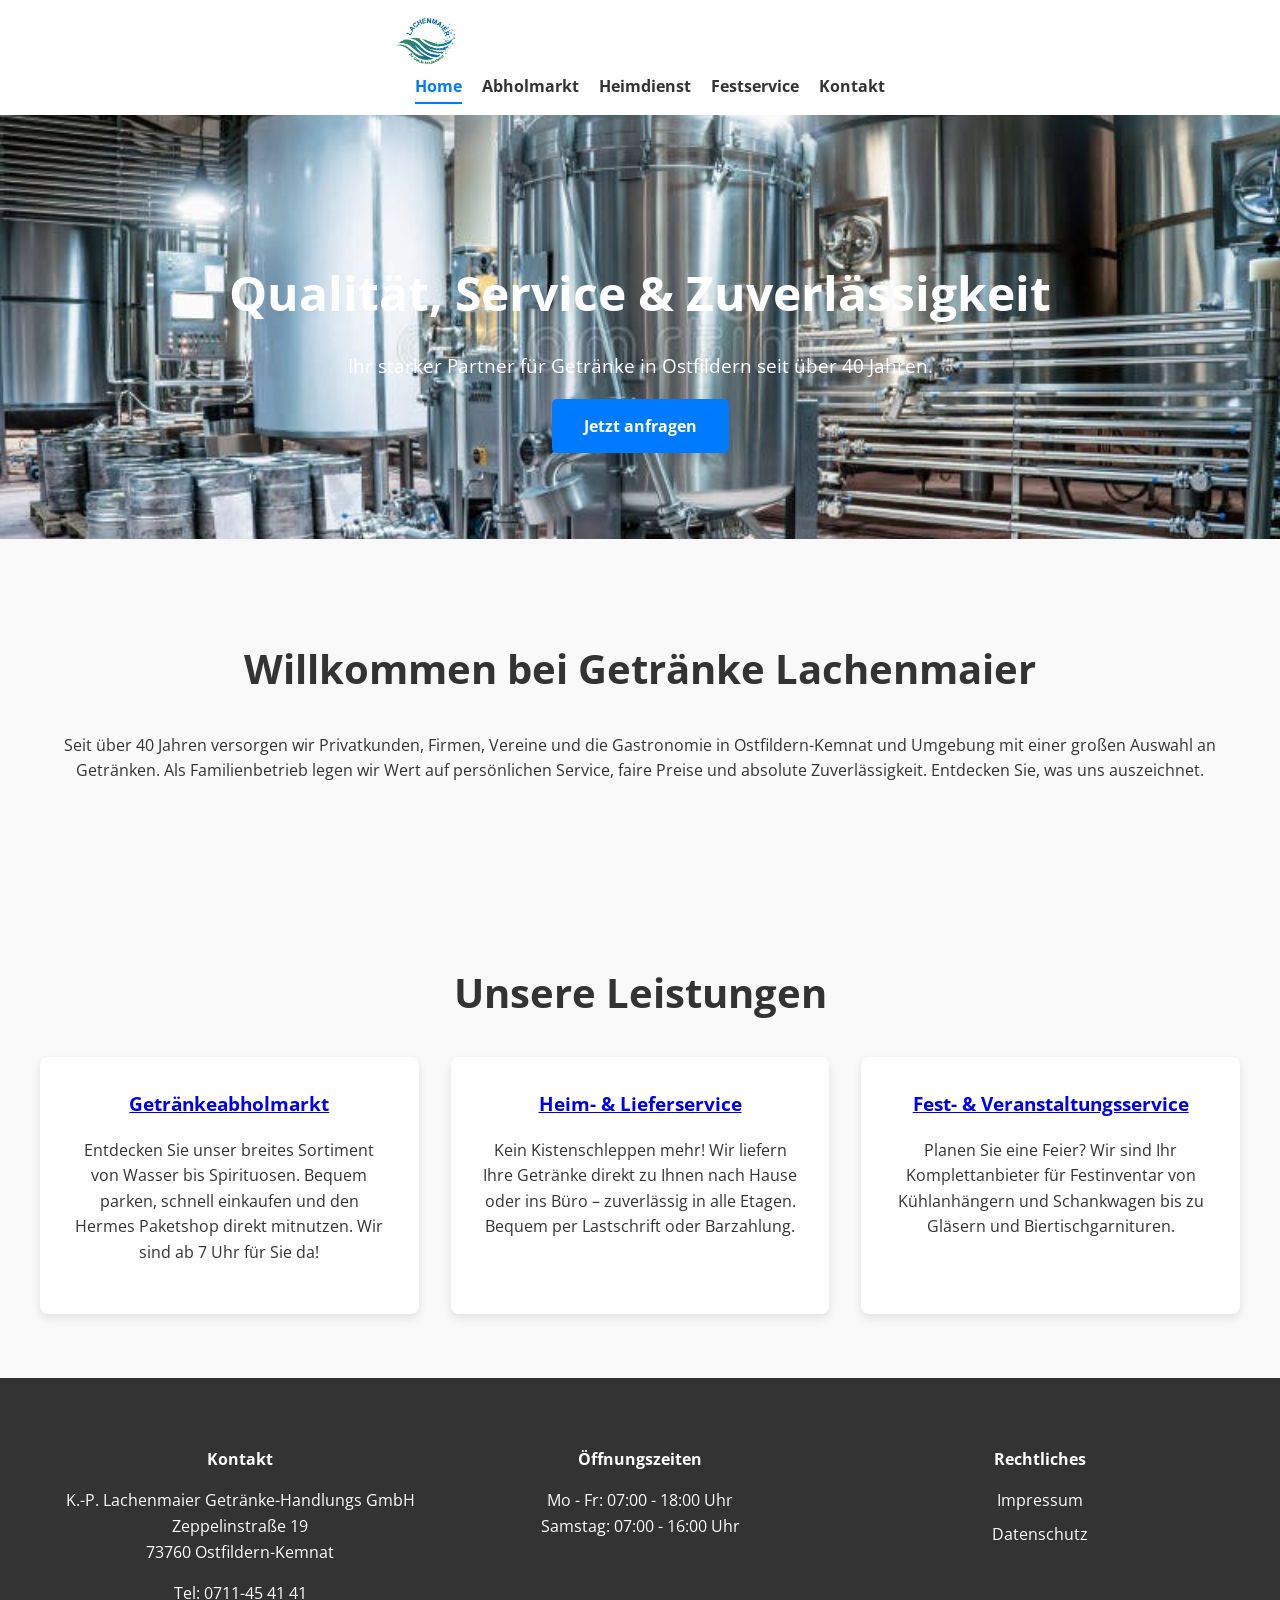
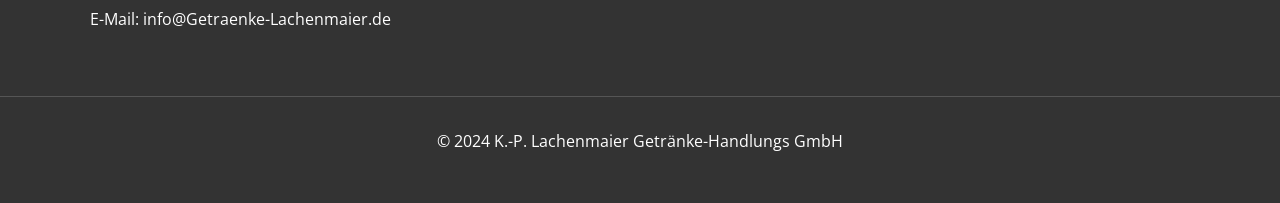
==== commit 9fceddf9: "feat: Redesign and modernize the static website This commit introduces a complete visual and structu" ====
--- a/index.html
+++ b/index.html
@@ -6,6 +6,7 @@
     <title>Getränke Lachenmaier - Ihr Getränkespezialist in Ostfildern</title>
     <meta name="description" content="Getränke Lachenmaier in Ostfildern-Kemnat: Ihr zuverlässiger Partner für Getränke, Heimdienst, Festservice und Hermes Paketshop. Seit über 40 Jahren Qualität und Service.">
     <meta name="keywords" content="Getränkemarkt Ostfildern, Getränke Lieferservice Stuttgart, Heimdienst Ostfildern, Festservice, Veranstaltungsservice, Hermes Paketshop Kemnat">
+    <link href="https://fonts.googleapis.com/css2?family=Open+Sans:wght@400;700&display=swap" rel="stylesheet">
     <link rel="stylesheet" href="style.css">
 </head>
 <body>
@@ -13,8 +14,7 @@
     <header class="header">
         <div class="container">
             <div class="logo">
-                <a href="index.html">Getränke Lachenmaier</a>
-                <span class="tagline">Ihr Getränkespezialist seit über 40 Jahren</span>
+                <a href="index.html"><img src="images/Lachenmaier.jpg" alt="Getränke Lachenmaier Logo"></a>
             </div>
             <nav class="nav">
                 <ul>
@@ -29,36 +29,39 @@
     </header>
 
     <main>
-        <section id="hero">
+        <section class="hero">
             <div class="container">
-                <h1>Qualität, Service &amp; Zuverlässigkeit für Ostfildern</h1>
-                <p>Vom schnellen Einkauf im Abholmarkt bis zum kompletten Veranstaltungsservice – wir sind Ihr starker Partner.</p>
+                <h1>Qualität, Service & Zuverlässigkeit</h1>
+                <p>Ihr starker Partner für Getränke in Ostfildern seit über 40 Jahren.</p>
                 <a href="kontakt.html" class="button">Jetzt anfragen</a>
             </div>
         </section>
 
-        <section id="intro">
+        <section class="section" id="intro">
             <div class="container">
                 <h2>Willkommen bei Getränke Lachenmaier</h2>
-                <p>
+                <p style="text-align: center;">
                     Seit über 40 Jahren versorgen wir Privatkunden, Firmen, Vereine und die Gastronomie in Ostfildern-Kemnat und Umgebung mit einer großen Auswahl an Getränken. Als Familienbetrieb legen wir Wert auf persönlichen Service, faire Preise und absolute Zuverlässigkeit. Entdecken Sie, was uns auszeichnet.
                 </p>
             </div>
         </section>
 
-        <section id="services">
+        <section class="section" id="services-section">
             <div class="container">
-                <div class="service-box">
-                    <h3><a href="abholmarkt.html">Getränkeabholmarkt</a></h3>
-                    <p>Entdecken Sie unser breites Sortiment von Wasser bis Spirituosen. Bequem parken, schnell einkaufen und den Hermes Paketshop direkt mitnutzen. Wir sind ab 7 Uhr für Sie da!</p>
-                </div>
-                <div class="service-box">
-                    <h3><a href="heimdienst.html">Heim- & Lieferservice</a></h3>
-                    <p>Kein Kistenschleppen mehr! Wir liefern Ihre Getränke direkt zu Ihnen nach Hause oder ins Büro – zuverlässig in alle Etagen. Bequem per Lastschrift oder Barzahlung.</p>
-                </div>
-                <div class="service-box">
-                    <h3><a href="festservice.html">Fest- & Veranstaltungsservice</a></h3>
-                    <p>Planen Sie eine Feier? Wir sind Ihr Komplettanbieter für Festinventar von Kühlanhängern und Schankwagen bis zu Gläsern und Biertischgarnituren.</p>
+                 <h2>Unsere Leistungen</h2>
+                <div class="services">
+                    <div class="service-box">
+                        <h3><a href="abholmarkt.html">Getränkeabholmarkt</a></h3>
+                        <p>Entdecken Sie unser breites Sortiment von Wasser bis Spirituosen. Bequem parken, schnell einkaufen und den Hermes Paketshop direkt mitnutzen. Wir sind ab 7 Uhr für Sie da!</p>
+                    </div>
+                    <div class="service-box">
+                        <h3><a href="heimdienst.html">Heim- & Lieferservice</a></h3>
+                        <p>Kein Kistenschleppen mehr! Wir liefern Ihre Getränke direkt zu Ihnen nach Hause oder ins Büro – zuverlässig in alle Etagen. Bequem per Lastschrift oder Barzahlung.</p>
+                    </div>
+                    <div class="service-box">
+                        <h3><a href="festservice.html">Fest- & Veranstaltungsservice</a></h3>
+                        <p>Planen Sie eine Feier? Wir sind Ihr Komplettanbieter für Festinventar von Kühlanhängern und Schankwagen bis zu Gläsern und Biertischgarnituren.</p>
+                    </div>
                 </div>
             </div>
         </section>
--- a/style.css
+++ b/style.css
@@ -1,265 +1,192 @@
-/* --- Lachenmaier Website CSS - Modern & Clean --- */
-
-/* 1. CSS Variables & Global Styles */
-:root {
-    --primary-dark: #1A2A45; /* Deep Navy for footer/header elements */
-    --primary-text: #333333; /* Dark Grey for body copy */
-    --accent-warm: #8B4513;   /* SaddleBrown as a "Mocha Mousse" for tradition */
-    --accent-action: #007BFF; /* A vibrant blue for buttons and links */
-    --background-light: #FDFBF5; /* Warm Cream Background */
-    --white: #ffffff;
-    --border-color: #e8e5db;
+/* General Body Styles */
+body {
+    font-family: 'Open Sans', sans-serif;
+    line-height: 1.6;
+    margin: 0;
+    color: #333;
+    background-color: #f9f9f9;
 }
 
-body {
-    font-family: -apple-system, BlinkMacSystemFont, "Segoe UI", Roboto, Helvetica, Arial, sans-serif, "Apple Color Emoji", "Segoe UI Emoji", "Segoe UI Symbol";
-    line-height: 1.7;
+/* Container */
+.container {
+    max-width: 1200px;
+    margin: 0 auto;
+    padding: 0 20px;
+}
+
+/* Header */
+.header {
+    background: #fff;
+    padding: 1rem 0;
+    box-shadow: 0 2px 4px rgba(0,0,0,0.1);
+    display: flex;
+    justify-content: space-between;
+    align-items: center;
+}
+
+.header .logo img {
+    height: 50px;
+}
+
+.nav ul {
     margin: 0;
     padding: 0;
-    background: var(--background-light);
-    color: var(--primary-text);
-    font-size: 16px;
+    list-style: none;
+    display: flex;
 }
 
-.container {
-    max-width: 1100px;
-    width: 90%;
-    margin: auto;
-    overflow: hidden;
+.nav li {
+    margin-left: 20px;
 }
 
-h1, h2, h3, h4 {
-    font-weight: 700; /* Bold Typography */
-    color: var(--primary-dark);
+.nav a {
+    color: #333;
+    text-decoration: none;
+    font-weight: bold;
+    padding-bottom: 5px;
+    border-bottom: 2px solid transparent;
+    transition: color 0.3s, border-bottom-color 0.3s;
+}
+
+.nav a:hover, .nav a.current {
+    color: #007bff;
+    border-bottom-color: #007bff;
+}
+
+/* Hero Section */
+.hero {
+    background-image: url('images/hero-image.jpg');
+    background-size: cover;
+    background-position: center;
+    color: #fff;
+    text-align: center;
+    padding: 100px 20px;
+}
+
+.hero h1 {
+    font-size: 3rem;
+    margin-bottom: 1rem;
+}
+
+.hero p {
+    font-size: 1.2rem;
+    margin-bottom: 2rem;
+}
+
+.button {
+    background: #007bff;
+    color: #fff;
+    padding: 1rem 2rem;
+    text-decoration: none;
+    border-radius: 5px;
+    font-weight: bold;
+    transition: background-color 0.3s;
+}
+
+.button:hover {
+    background-color: #0056b3;
+}
+
+/* Content Sections */
+.section {
+    padding: 4rem 0;
+}
+
+.section h2 {
+    text-align: center;
+    margin-bottom: 2rem;
+    font-size: 2.5rem;
+}
+
+.services {
+    display: flex;
+    gap: 2rem;
+    justify-content: center;
+}
+
+.service-box {
+    background: #fff;
+    padding: 2rem;
+    border-radius: 8px;
+    box-shadow: 0 4px 8px rgba(0,0,0,0.1);
+    flex: 1;
+    text-align: center;
+}
+
+.service-box h3 {
     margin-top: 0;
 }
 
-a {
-    color: var(--accent-action);
-    text-decoration: none;
-    transition: color 0.3s ease;
-}
-
-a:hover {
-    color: var(--primary-dark);
-}
-
-ul {
-    margin: 0;
-    padding: 0;
-    list-style: none;
-}
-
-/* 2. Header & Navigation */
-.header {
-    background: var(--white);
-    padding: 20px 0;
-    border-bottom: 1px solid var(--border-color);
-    box-shadow: 0 2px 5px rgba(0,0,0,0.05);
-}
-
-.header .container {
-    display: flex;
-    flex-direction: column;
-    align-items: center;
-    text-align: center;
-}
-
-.logo a {
-    font-size: 28px;
-    font-weight: 700;
-    color: var(--primary-dark);
-}
-
-.logo .tagline {
-    font-size: 14px;
-    color: var(--accent-warm);
-    display: block;
-}
-
-.nav {
-    margin-top: 15px;
-}
-
-.nav ul {
-    display: flex;
-    flex-wrap: wrap;
-    justify-content: center;
-}
-
-.nav li {
-    padding: 5px 10px;
-}
-
-.nav a {
-    font-size: 18px;
-    color: var(--primary-text);
-    font-weight: 500;
-}
-
-.nav a.current, .nav a:hover {
-    color: var(--accent-action);
-}
-
-
-/* 3. Main Content Sections */
-main section {
-    padding: 60px 0;
-    text-align: center;
-}
-
-#hero {
-    background: var(--primary-dark);
-    color: var(--white);
-}
-
-#hero h1 {
-    font-size: 2.5em;
-    color: var(--white);
-    margin-bottom: 10px;
-}
-
-#hero p {
-    font-size: 1.2em;
-    max-width: 600px;
-    margin: 0 auto 20px auto;
-}
-
-.button {
-    display: inline-block;
-    background: var(--accent-action);
-    color: var(--white);
-    padding: 12px 25px;
-    border-radius: 5px;
-    font-size: 16px;
-    font-weight: 700;
-    transition: background-color 0.3s ease, transform 0.2s ease;
-}
-
-.button:hover {
-    background: #0056b3; /* Darker blue */
-    color: var(--white);
-    transform: translateY(-2px);
-}
-
-#intro {
-    background: var(--background-light);
-}
-
-#intro h2 {
-    font-size: 2.2em;
-    margin-bottom: 20px;
-}
-
-#intro p {
-    max-width: 750px;
-    margin: 0 auto;
-    font-size: 1.1em;
-}
-
-#services {
-    background: var(--white);
-    border-top: 1px solid var(--border-color);
-    border-bottom: 1px solid var(--border-color);
-}
-
-.service-box {
-    margin-top: 20px;
-    padding: 20px;
-}
-
-.service-box h3 a {
-    color: var(--primary-dark);
-}
-
-/* 4. Footer */
+/* Footer */
 .footer {
-    background: var(--primary-dark);
-    color: var(--background-light);
-    padding: 40px 0 20px 0;
+    background: #333;
+    color: #fff;
+    padding: 2rem 0;
     text-align: center;
 }
 
 .footer .container {
     display: flex;
-    flex-direction: column;
-    gap: 30px;
+    justify-content: space-between;
+    flex-wrap: wrap;
+}
+
+.footer-col {
+    flex: 1;
+    min-width: 200px;
+    margin: 1rem;
 }
 
 .footer-col h4 {
-    color: var(--white);
-    font-size: 18px;
-    margin-bottom: 10px;
-    text-transform: uppercase;
-    letter-spacing: 1px;
+    margin-bottom: 1rem;
 }
 
-.footer-col p, .footer-col ul {
-    margin-bottom: 0;
+.footer-col ul {
+    padding: 0;
+    list-style: none;
+}
+
+.footer-col ul li {
+    margin-bottom: 0.5rem;
 }
 
 .footer-col a {
-    color: var(--background-light);
+    color: #fff;
+    text-decoration: none;
 }
 
 .footer-col a:hover {
-    color: var(--accent-action);
+    text-decoration: underline;
 }
 
 .copyright {
-    margin-top: 30px;
-    padding-top: 20px;
-    border-top: 1px solid #3c506e; /* Slightly lighter border */
-    font-size: 14px;
-    color: #ccc;
+    margin-top: 2rem;
+    border-top: 1px solid #555;
+    padding-top: 1rem;
 }
 
-
-/* 5. Media Queries for Responsiveness */
-@media(min-width: 768px) {
-    body {
-        font-size: 17px;
+/* Responsive Design */
+@media (max-width: 768px) {
+    .header {
+        flex-direction: column;
     }
 
-    /* Header */
-    .header .container {
-        flex-direction: row;
-        justify-content: space-between;
-        text-align: left;
-    }
-
-    .nav {
-        margin-top: 8px; /* Align with logo text */
+    .nav ul {
+        margin-top: 1rem;
+        flex-direction: column;
+        align-items: center;
     }
 
     .nav li {
-        padding: 0 0 0 30px;
+        margin: 0.5rem 0;
     }
 
-    /* Services Layout */
-    #services .container {
-        display: flex;
-        justify-content: space-between;
-        gap: 30px;
-    }
-
-    .service-box {
-        flex: 1;
-        margin-top: 0;
-    }
-
-    /* Footer Layout */
-    .footer {
-        text-align: left;
+    .services {
+        flex-direction: column;
     }
 
     .footer .container {
-        flex-direction: row;
-        justify-content: space-between;
+        flex-direction: column;
+        align-items: center;
     }
-
-    .footer-col {
-        flex: 1;
-        padding: 0 15px;
-    }
-}
+}
